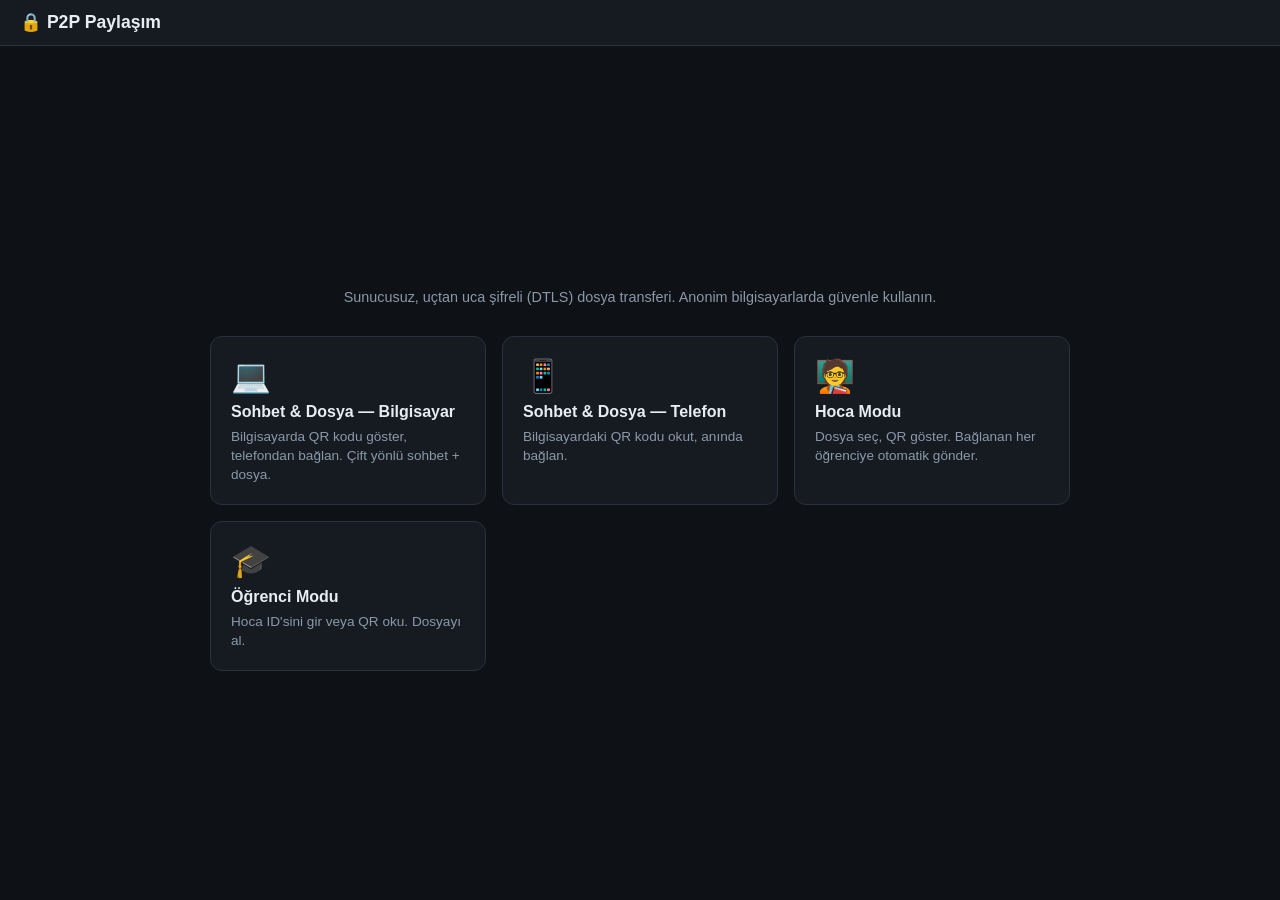
==== index.html @ 83db2098 "Add files via upload" ====
<!DOCTYPE html>
<html lang="tr">
<head>
  <meta charset="UTF-8">
  <meta name="viewport" content="width=device-width, initial-scale=1.0">
  <meta name="theme-color" content="#0b3d91">
  <link rel="manifest" href="manifest.json">
  <link rel="icon" href="icons/icon.svg" type="image/svg+xml">
  <link rel="stylesheet" href="style.css">
  <title>P2P Paylaşım — Anonim Transfer</title>
</head>
<body>
  <header>
    <h1>🔒 P2P Paylaşım</h1>
  </header>
  <main class="hub">
    <p class="muted" style="text-align:center;max-width:600px;">
      Sunucusuz, uçtan uca şifreli (DTLS) dosya transferi. Anonim bilgisayarlarda güvenle kullanın.
    </p>
    <div class="cards">
      <a class="card" href="web.html">
        <div class="icon">💻</div>
        <h2>Sohbet & Dosya — Bilgisayar</h2>
        <p>Bilgisayarda QR kodu göster, telefondan bağlan. Çift yönlü sohbet + dosya.</p>
      </a>
      <a class="card" href="mobile.html">
        <div class="icon">📱</div>
        <h2>Sohbet & Dosya — Telefon</h2>
        <p>Bilgisayardaki QR kodu okut, anında bağlan.</p>
      </a>
      <a class="card" href="hoca.html">
        <div class="icon">🧑‍🏫</div>
        <h2>Hoca Modu</h2>
        <p>Dosya seç, QR göster. Bağlanan her öğrenciye otomatik gönder.</p>
      </a>
      <a class="card" href="ogrenci.html">
        <div class="icon">🎓</div>
        <h2>Öğrenci Modu</h2>
        <p>Hoca ID'sini gir veya QR oku. Dosyayı al.</p>
      </a>
    </div>
  </main>
  <script src="sw-register.js"></script>
</body>
</html>
---- style.css ----
:root{
  --bg:#0e1116;--card:#161b22;--card2:#1f2630;--accent:#4a7dff;
  --accent-hover:#5a8cff;--green:#22c55e;--red:#ef4444;
  --text:#e6edf3;--muted:#8b98a8;--border:#2a313c;
}
*{box-sizing:border-box}
html,body{margin:0;padding:0}
body{font-family:-apple-system,BlinkMacSystemFont,"Segoe UI",Roboto,sans-serif;
  background:var(--bg);color:var(--text);min-height:100vh;display:flex;flex-direction:column}
header{display:flex;align-items:center;gap:12px;padding:12px 20px;
  background:var(--card);border-bottom:1px solid var(--border);flex-wrap:wrap}
header h1{font-size:1.1rem;margin:0}
header .back{color:var(--accent);text-decoration:none;padding:4px 8px;border-radius:6px}
header .back:hover{background:var(--card2)}
.status{margin-left:auto;padding:4px 12px;border-radius:20px;font-size:.8rem;
  background:var(--card2);color:var(--muted)}
.status.waiting{color:#f59e0b}.status.connected{color:var(--green)}.status.error{color:var(--red)}
main{flex:1;padding:20px;display:flex;flex-direction:column;gap:16px;
  max-width:900px;margin:0 auto;width:100%}
.hub{align-items:center;justify-content:center}
.cards{display:grid;grid-template-columns:repeat(auto-fit,minmax(220px,1fr));gap:16px;width:100%}
.card{display:block;padding:20px;background:var(--card);border:1px solid var(--border);
  border-radius:12px;color:var(--text);text-decoration:none;transition:.15s}
.card:hover{transform:translateY(-2px);border-color:var(--accent)}
.card .icon{font-size:2rem}.card h2{font-size:1rem;margin:8px 0 6px}
.card p{color:var(--muted);font-size:.85rem;margin:0;line-height:1.4}
.panel{background:var(--card);border:1px solid var(--border);border-radius:12px;padding:20px}
.panel h2{margin:0 0 12px;font-size:1rem}
.hidden{display:none!important}
.muted{color:var(--muted);font-size:.9rem}
button,.download-btn{background:var(--card2);color:var(--text);border:1px solid var(--border);
  padding:10px 16px;border-radius:8px;cursor:pointer;font-size:.9rem;font-family:inherit}
button:hover,.download-btn:hover{background:#2a3340}
button.primary{background:var(--accent);border-color:var(--accent)}
button.primary:hover{background:var(--accent-hover)}
.download-btn{display:inline-block;background:var(--green);color:#fff;border-color:var(--green);
  text-decoration:none;margin-top:8px}
.download-btn:hover{background:#16a34a}
input,textarea{background:var(--card2);color:var(--text);border:1px solid var(--border);
  padding:10px 12px;border-radius:8px;font-size:.9rem;font-family:inherit;width:100%}
input:focus,textarea:focus{outline:none;border-color:var(--accent)}
canvas{background:#fff;border-radius:8px;max-width:100%}
.link-row{display:flex;gap:8px;margin-top:8px}
.link-row input{flex:1;font-size:.75rem}
.qr-wrap{display:flex;gap:20px;align-items:flex-start;flex-wrap:wrap}
.qr-info{flex:1;min-width:200px}
.peer-id{font-family:monospace;font-size:1.1rem;color:var(--accent);
  word-break:break-all;margin:4px 0}
.messages{display:flex;flex-direction:column;gap:8px;min-height:300px;max-height:55vh;
  overflow-y:auto;padding:8px;background:var(--bg);border-radius:8px;margin-bottom:12px}
.msg{padding:8px 12px;border-radius:10px;max-width:80%;word-wrap:break-word;
  white-space:pre-wrap;font-size:.9rem}
.msg.out{background:var(--accent);color:#fff;align-self:flex-end}
.msg.in{background:var(--card2);color:var(--text);align-self:flex-start}
.msg.system{align-self:center;background:transparent;color:var(--muted);font-size:.8rem;padding:2px 8px}
.msg.file{background:var(--card2);border:1px solid var(--border);min-width:200px}
.msg.file .file-name{font-weight:600;margin-bottom:4px}
.msg.file .file-size{color:var(--muted);font-size:.8rem;margin-bottom:6px}
.progress{background:var(--bg);border-radius:4px;height:8px;overflow:hidden;margin:4px 0}
.progress.big{height:16px;margin:12px 0}
.bar{background:var(--accent);height:100%;width:0;transition:width .2s}
.file-status{font-size:.8rem;color:var(--muted)}
.preview-media{max-width:100%;max-height:200px;border-radius:6px;margin-top:8px;display:block}
.composer{display:flex;gap:8px;align-items:flex-end}
.composer textarea{flex:1;resize:none;min-height:44px;max-height:120px}
.composer button{height:44px}
.scanner{margin-top:12px;border-radius:8px;overflow:hidden;background:#000;min-height:200px}
.scanner video{width:100%!important}
.stats{display:flex;gap:16px;margin-bottom:12px;flex-wrap:wrap}
.stat{background:var(--card2);padding:8px 12px;border-radius:8px;font-size:.9rem}
.students{max-height:180px;overflow-y:auto;display:flex;flex-direction:column;gap:4px;margin-bottom:8px}
.student{display:flex;justify-content:space-between;padding:6px 10px;
  background:var(--card2);border-radius:6px;font-size:.85rem}
.log{background:var(--bg);border:1px solid var(--border);border-radius:8px;padding:10px;
  font-family:monospace;font-size:.8rem;max-height:200px;overflow-y:auto}
.log div{padding:2px 0;color:var(--muted)}
.pct{text-align:center;font-size:1.5rem;font-weight:700;color:var(--accent)}
@media (max-width:600px){main{padding:12px}.panel{padding:14px}.msg{max-width:90%}}
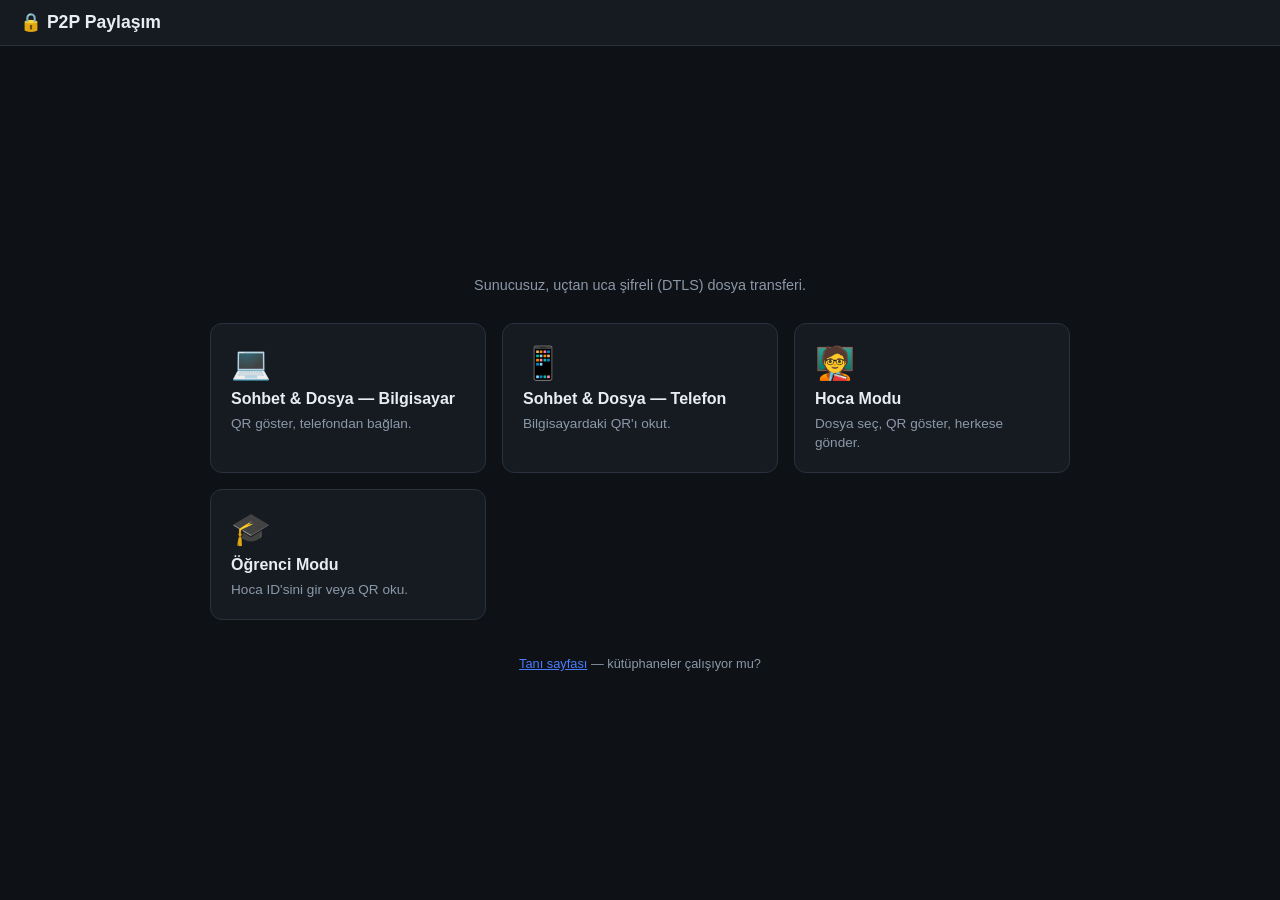
==== commit 99261169: "Add files via upload" ====
--- a/index.html
+++ b/index.html
@@ -2,44 +2,29 @@
 <html lang="tr">
 <head>
   <meta charset="UTF-8">
-  <meta name="viewport" content="width=device-width, initial-scale=1.0">
+  <meta name="viewport" content="width=device-width,initial-scale=1">
   <meta name="theme-color" content="#0b3d91">
   <link rel="manifest" href="manifest.json">
   <link rel="icon" href="icons/icon.svg" type="image/svg+xml">
-  <link rel="stylesheet" href="style.css">
+  <link rel="stylesheet" href="style.css?v=5">
   <title>P2P Paylaşım — Anonim Transfer</title>
 </head>
 <body>
-  <header>
-    <h1>🔒 P2P Paylaşım</h1>
-  </header>
+  <header><h1>🔒 P2P Paylaşım</h1></header>
   <main class="hub">
     <p class="muted" style="text-align:center;max-width:600px;">
-      Sunucusuz, uçtan uca şifreli (DTLS) dosya transferi. Anonim bilgisayarlarda güvenle kullanın.
+      Sunucusuz, uçtan uca şifreli (DTLS) dosya transferi.
     </p>
     <div class="cards">
-      <a class="card" href="web.html">
-        <div class="icon">💻</div>
-        <h2>Sohbet & Dosya — Bilgisayar</h2>
-        <p>Bilgisayarda QR kodu göster, telefondan bağlan. Çift yönlü sohbet + dosya.</p>
-      </a>
-      <a class="card" href="mobile.html">
-        <div class="icon">📱</div>
-        <h2>Sohbet & Dosya — Telefon</h2>
-        <p>Bilgisayardaki QR kodu okut, anında bağlan.</p>
-      </a>
-      <a class="card" href="hoca.html">
-        <div class="icon">🧑‍🏫</div>
-        <h2>Hoca Modu</h2>
-        <p>Dosya seç, QR göster. Bağlanan her öğrenciye otomatik gönder.</p>
-      </a>
-      <a class="card" href="ogrenci.html">
-        <div class="icon">🎓</div>
-        <h2>Öğrenci Modu</h2>
-        <p>Hoca ID'sini gir veya QR oku. Dosyayı al.</p>
-      </a>
+      <a class="card" href="web.html?v=5"><div class="icon">💻</div><h2>Sohbet & Dosya — Bilgisayar</h2><p>QR göster, telefondan bağlan.</p></a>
+      <a class="card" href="mobile.html?v=5"><div class="icon">📱</div><h2>Sohbet & Dosya — Telefon</h2><p>Bilgisayardaki QR'ı okut.</p></a>
+      <a class="card" href="hoca.html?v=5"><div class="icon">🧑‍🏫</div><h2>Hoca Modu</h2><p>Dosya seç, QR göster, herkese gönder.</p></a>
+      <a class="card" href="ogrenci.html?v=5"><div class="icon">🎓</div><h2>Öğrenci Modu</h2><p>Hoca ID'sini gir veya QR oku.</p></a>
     </div>
+    <p class="muted" style="margin-top:20px;font-size:.8rem;">
+      <a href="test.html" style="color:var(--accent);">Tanı sayfası</a> — kütüphaneler çalışıyor mu?
+    </p>
   </main>
-  <script src="sw-register.js"></script>
+  <script src="sw-register.js?v=5"></script>
 </body>
 </html>
--- a/style.css
+++ b/style.css
@@ -13,7 +13,7 @@
 header .back{color:var(--accent);text-decoration:none;padding:4px 8px;border-radius:6px}
 header .back:hover{background:var(--card2)}
 .status{margin-left:auto;padding:4px 12px;border-radius:20px;font-size:.8rem;
-  background:var(--card2);color:var(--muted)}
+  background:var(--card2);color:var(--muted);max-width:60%;overflow:hidden;text-overflow:ellipsis;white-space:nowrap}
 .status.waiting{color:#f59e0b}.status.connected{color:var(--green)}.status.error{color:var(--red)}
 main{flex:1;padding:20px;display:flex;flex-direction:column;gap:16px;
   max-width:900px;margin:0 auto;width:100%}
@@ -39,13 +39,32 @@
 input,textarea{background:var(--card2);color:var(--text);border:1px solid var(--border);
   padding:10px 12px;border-radius:8px;font-size:.9rem;font-family:inherit;width:100%}
 input:focus,textarea:focus{outline:none;border-color:var(--accent)}
-canvas{background:#fff;border-radius:8px;max-width:100%}
 .link-row{display:flex;gap:8px;margin-top:8px}
 .link-row input{flex:1;font-size:.75rem}
+
+/* ==== QR ALANI ==== */
+.qr-holder{display:flex;flex-direction:column;align-items:flex-start;gap:8px;min-height:60px}
+.qr-img{
+  display:block;background:#fff;padding:12px;border-radius:8px;
+  width:280px;height:280px;image-rendering:pixelated;
+}
+.qr-diag{font:11px monospace;color:var(--muted);white-space:pre-wrap}
+.qr-fallback{
+  background:var(--card2);border:1px dashed var(--border);border-radius:8px;
+  padding:12px;font:12px/1.5 monospace;word-break:break-all;
+  color:var(--text);max-width:340px;
+}
+.qr-fallback code{
+  user-select:all;background:var(--bg);padding:4px;display:block;margin-top:6px;
+  color:var(--accent);word-break:break-all;
+}
+canvas{background:#fff;border-radius:8px;max-width:100%}
 .qr-wrap{display:flex;gap:20px;align-items:flex-start;flex-wrap:wrap}
 .qr-info{flex:1;min-width:200px}
 .peer-id{font-family:monospace;font-size:1.1rem;color:var(--accent);
   word-break:break-all;margin:4px 0}
+
+/* ==== SOHBET ==== */
 .messages{display:flex;flex-direction:column;gap:8px;min-height:300px;max-height:55vh;
   overflow-y:auto;padding:8px;background:var(--bg);border-radius:8px;margin-bottom:12px}
 .msg{padding:8px 12px;border-radius:10px;max-width:80%;word-wrap:break-word;
@@ -64,6 +83,8 @@
 .composer{display:flex;gap:8px;align-items:flex-end}
 .composer textarea{flex:1;resize:none;min-height:44px;max-height:120px}
 .composer button{height:44px}
+
+/* ==== TARAYICI & LOG ==== */
 .scanner{margin-top:12px;border-radius:8px;overflow:hidden;background:#000;min-height:200px}
 .scanner video{width:100%!important}
 .stats{display:flex;gap:16px;margin-bottom:12px;flex-wrap:wrap}
@@ -75,4 +96,7 @@
   font-family:monospace;font-size:.8rem;max-height:200px;overflow-y:auto}
 .log div{padding:2px 0;color:var(--muted)}
 .pct{text-align:center;font-size:1.5rem;font-weight:700;color:var(--accent)}
-@media (max-width:600px){main{padding:12px}.panel{padding:14px}.msg{max-width:90%}}+@media (max-width:600px){
+  main{padding:12px}.panel{padding:14px}.msg{max-width:90%}
+  .qr-img{width:240px;height:240px}
+}
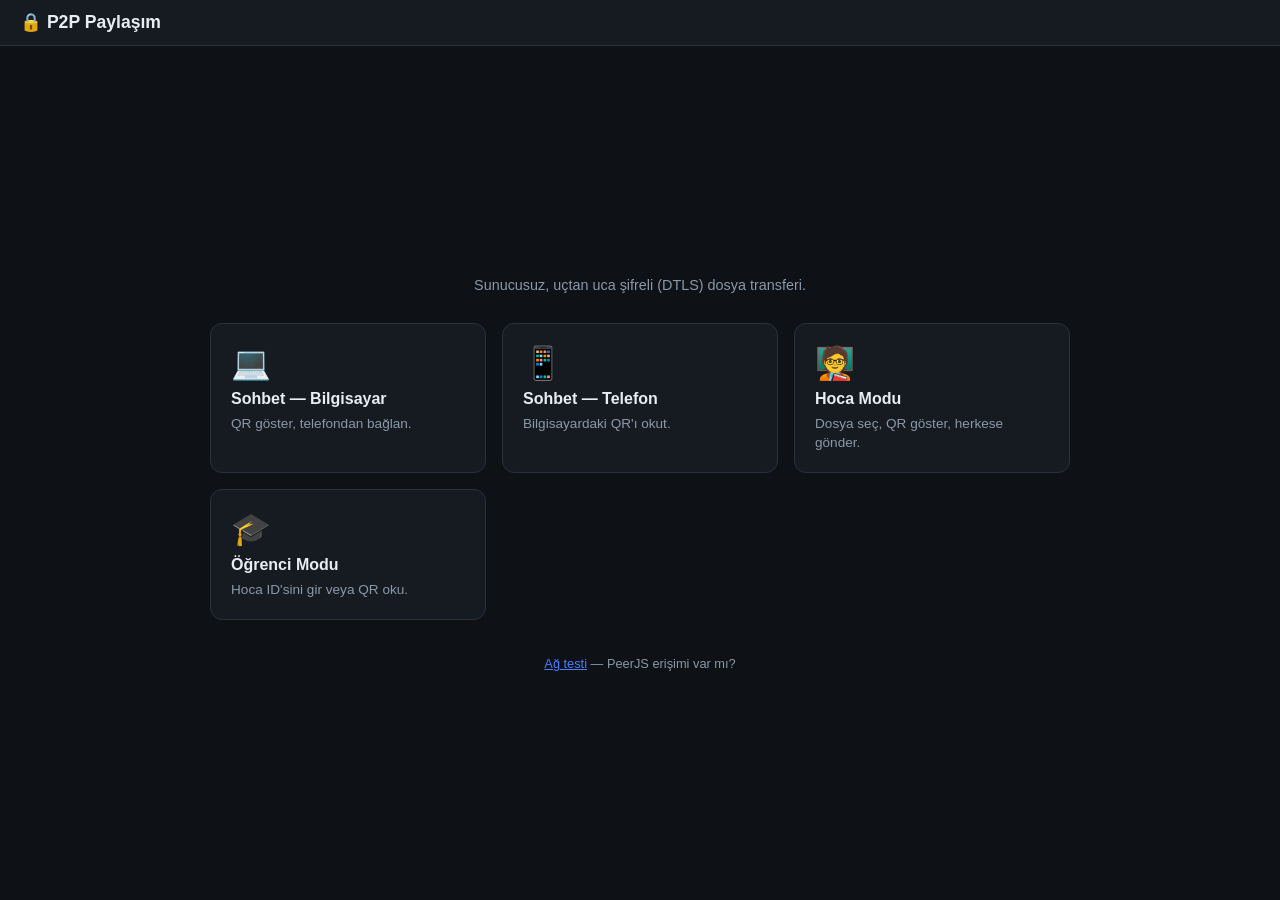
==== commit 31fe10b3: "Add files via upload" ====
--- a/index.html
+++ b/index.html
@@ -6,8 +6,8 @@
   <meta name="theme-color" content="#0b3d91">
   <link rel="manifest" href="manifest.json">
   <link rel="icon" href="icons/icon.svg" type="image/svg+xml">
-  <link rel="stylesheet" href="style.css?v=5">
-  <title>P2P Paylaşım — Anonim Transfer</title>
+  <link rel="stylesheet" href="style.css?v=9">
+  <title>P2P Paylaşım</title>
 </head>
 <body>
   <header><h1>🔒 P2P Paylaşım</h1></header>
@@ -16,15 +16,15 @@
       Sunucusuz, uçtan uca şifreli (DTLS) dosya transferi.
     </p>
     <div class="cards">
-      <a class="card" href="web.html?v=5"><div class="icon">💻</div><h2>Sohbet & Dosya — Bilgisayar</h2><p>QR göster, telefondan bağlan.</p></a>
-      <a class="card" href="mobile.html?v=5"><div class="icon">📱</div><h2>Sohbet & Dosya — Telefon</h2><p>Bilgisayardaki QR'ı okut.</p></a>
-      <a class="card" href="hoca.html?v=5"><div class="icon">🧑‍🏫</div><h2>Hoca Modu</h2><p>Dosya seç, QR göster, herkese gönder.</p></a>
-      <a class="card" href="ogrenci.html?v=5"><div class="icon">🎓</div><h2>Öğrenci Modu</h2><p>Hoca ID'sini gir veya QR oku.</p></a>
+      <a class="card" href="web.html"><div class="icon">💻</div><h2>Sohbet — Bilgisayar</h2><p>QR göster, telefondan bağlan.</p></a>
+      <a class="card" href="mobile.html"><div class="icon">📱</div><h2>Sohbet — Telefon</h2><p>Bilgisayardaki QR'ı okut.</p></a>
+      <a class="card" href="hoca.html"><div class="icon">🧑‍🏫</div><h2>Hoca Modu</h2><p>Dosya seç, QR göster, herkese gönder.</p></a>
+      <a class="card" href="ogrenci.html"><div class="icon">🎓</div><h2>Öğrenci Modu</h2><p>Hoca ID'sini gir veya QR oku.</p></a>
     </div>
     <p class="muted" style="margin-top:20px;font-size:.8rem;">
-      <a href="test.html" style="color:var(--accent);">Tanı sayfası</a> — kütüphaneler çalışıyor mu?
+      <a href="peer-test.html" style="color:var(--accent);">Ağ testi</a> — PeerJS erişimi var mı?
     </p>
   </main>
-  <script src="sw-register.js?v=5"></script>
+  <script src="sw-register.js?v=9"></script>
 </body>
 </html>
--- a/style.css
+++ b/style.css
@@ -13,7 +13,8 @@
 header .back{color:var(--accent);text-decoration:none;padding:4px 8px;border-radius:6px}
 header .back:hover{background:var(--card2)}
 .status{margin-left:auto;padding:4px 12px;border-radius:20px;font-size:.8rem;
-  background:var(--card2);color:var(--muted);max-width:60%;overflow:hidden;text-overflow:ellipsis;white-space:nowrap}
+  background:var(--card2);color:var(--muted);max-width:60%;overflow:hidden;
+  text-overflow:ellipsis;white-space:nowrap}
 .status.waiting{color:#f59e0b}.status.connected{color:var(--green)}.status.error{color:var(--red)}
 main{flex:1;padding:20px;display:flex;flex-direction:column;gap:16px;
   max-width:900px;margin:0 auto;width:100%}
@@ -42,29 +43,28 @@
 .link-row{display:flex;gap:8px;margin-top:8px}
 .link-row input{flex:1;font-size:.75rem}
 
-/* ==== QR ALANI ==== */
+/* QR */
 .qr-holder{display:flex;flex-direction:column;align-items:flex-start;gap:8px;min-height:60px}
 .qr-img{
   display:block;background:#fff;padding:12px;border-radius:8px;
   width:280px;height:280px;image-rendering:pixelated;
 }
-.qr-diag{font:11px monospace;color:var(--muted);white-space:pre-wrap}
+.qr-diag{font:12px monospace;color:var(--muted);white-space:pre-wrap;padding:8px}
 .qr-fallback{
   background:var(--card2);border:1px dashed var(--border);border-radius:8px;
-  padding:12px;font:12px/1.5 monospace;word-break:break-all;
-  color:var(--text);max-width:340px;
+  padding:12px;font:13px/1.5 sans-serif;word-break:break-word;
+  color:var(--text);max-width:400px;
 }
 .qr-fallback code{
   user-select:all;background:var(--bg);padding:4px;display:block;margin-top:6px;
-  color:var(--accent);word-break:break-all;
+  color:var(--accent);word-break:break-all;font-size:11px;
 }
-canvas{background:#fff;border-radius:8px;max-width:100%}
 .qr-wrap{display:flex;gap:20px;align-items:flex-start;flex-wrap:wrap}
 .qr-info{flex:1;min-width:200px}
-.peer-id{font-family:monospace;font-size:1.1rem;color:var(--accent);
+.peer-id{font-family:monospace;font-size:1rem;color:var(--accent);
   word-break:break-all;margin:4px 0}
 
-/* ==== SOHBET ==== */
+/* Sohbet */
 .messages{display:flex;flex-direction:column;gap:8px;min-height:300px;max-height:55vh;
   overflow-y:auto;padding:8px;background:var(--bg);border-radius:8px;margin-bottom:12px}
 .msg{padding:8px 12px;border-radius:10px;max-width:80%;word-wrap:break-word;
@@ -84,7 +84,7 @@
 .composer textarea{flex:1;resize:none;min-height:44px;max-height:120px}
 .composer button{height:44px}
 
-/* ==== TARAYICI & LOG ==== */
+/* Tarayıcı & log */
 .scanner{margin-top:12px;border-radius:8px;overflow:hidden;background:#000;min-height:200px}
 .scanner video{width:100%!important}
 .stats{display:flex;gap:16px;margin-bottom:12px;flex-wrap:wrap}
